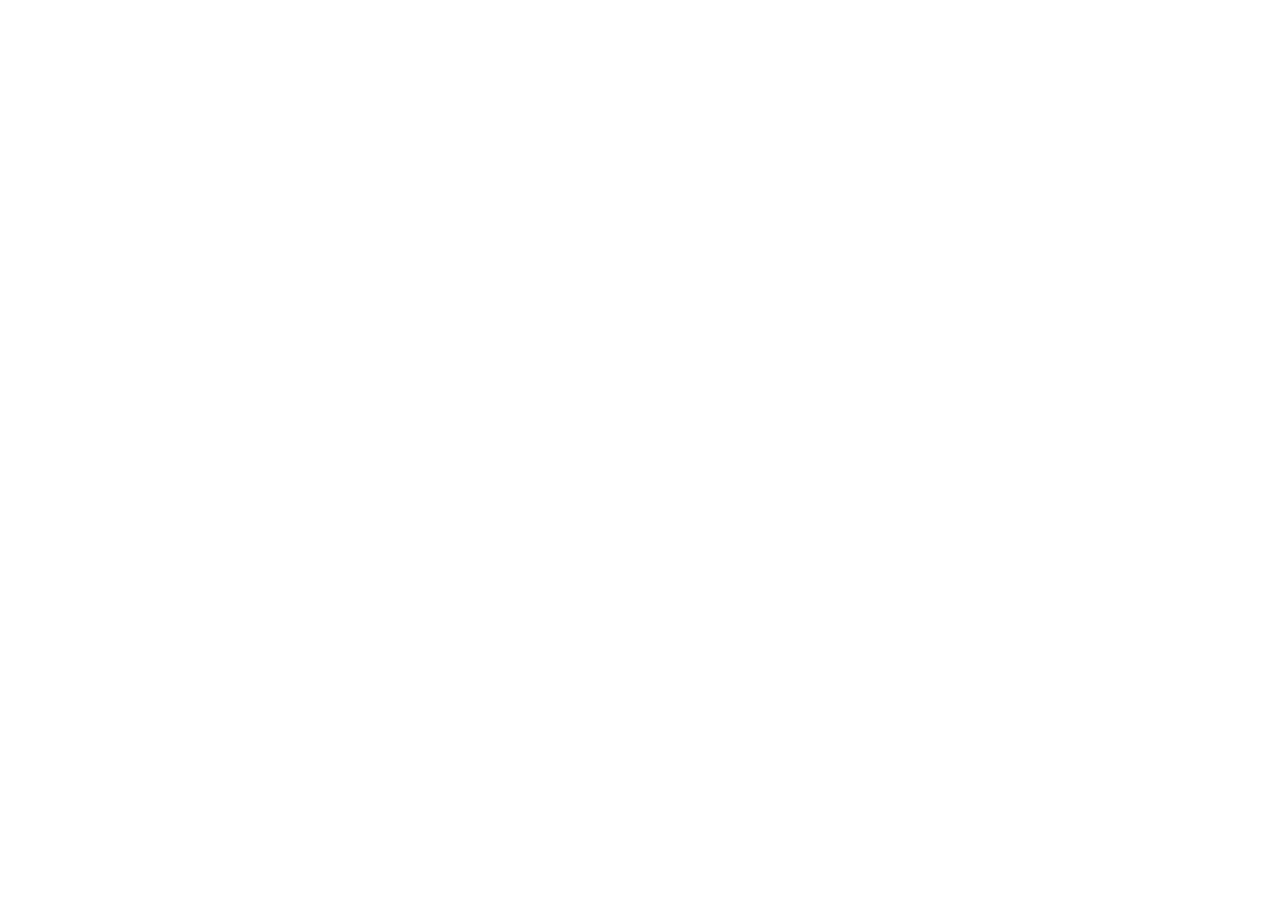
==== index.html @ 161cfc5d "test" ====
<!DOCTYPE html>
<html lang="en">
<head>
  <!--
    If you are serving your web app in a path other than the root, change the
    href value below to reflect the base path you are serving from.

    The path provided below has to start and end with a slash "/" in order for
    it to work correctly.

    For more details:
    * https://developer.mozilla.org/en-US/docs/Web/HTML/Element/base

    This is a placeholder for base href that will be replaced by the value of
    the `--base-href` argument provided to `flutter build`.
  -->
  <base href="/eyadabukwaik-portfolio/">

  <meta charset="UTF-8">
  <meta content="IE=Edge" http-equiv="X-UA-Compatible">
  <meta name="description" content="Eyad AbuKwaik's Professional Portfolio">

  <!-- iOS meta tags & icons -->
  <meta name="mobile-web-app-capable" content="yes">
  <meta name="apple-mobile-web-app-status-bar-style" content="black">
  <meta name="apple-mobile-web-app-title" content="Eyad AbuKwaik">
  <link rel="apple-touch-icon" href="icons/Icon-192.png">

  <!-- Favicon -->
  <link rel="icon" type="image/png" href="favicon.png"/>

  <title>Eyad AbuKwaik</title>
  <link rel="manifest" href="manifest.json">
</head>
<body>
  <!--
    You can customize the "flutter_bootstrap.js" script.
    This is useful to provide a custom configuration to the Flutter loader
    or to give the user feedback during the initialization process.

    For more details:
    * https://docs.flutter.dev/platform-integration/web/initialization
  -->
  <script src="flutter_bootstrap.js" async></script>
</body>
</html>
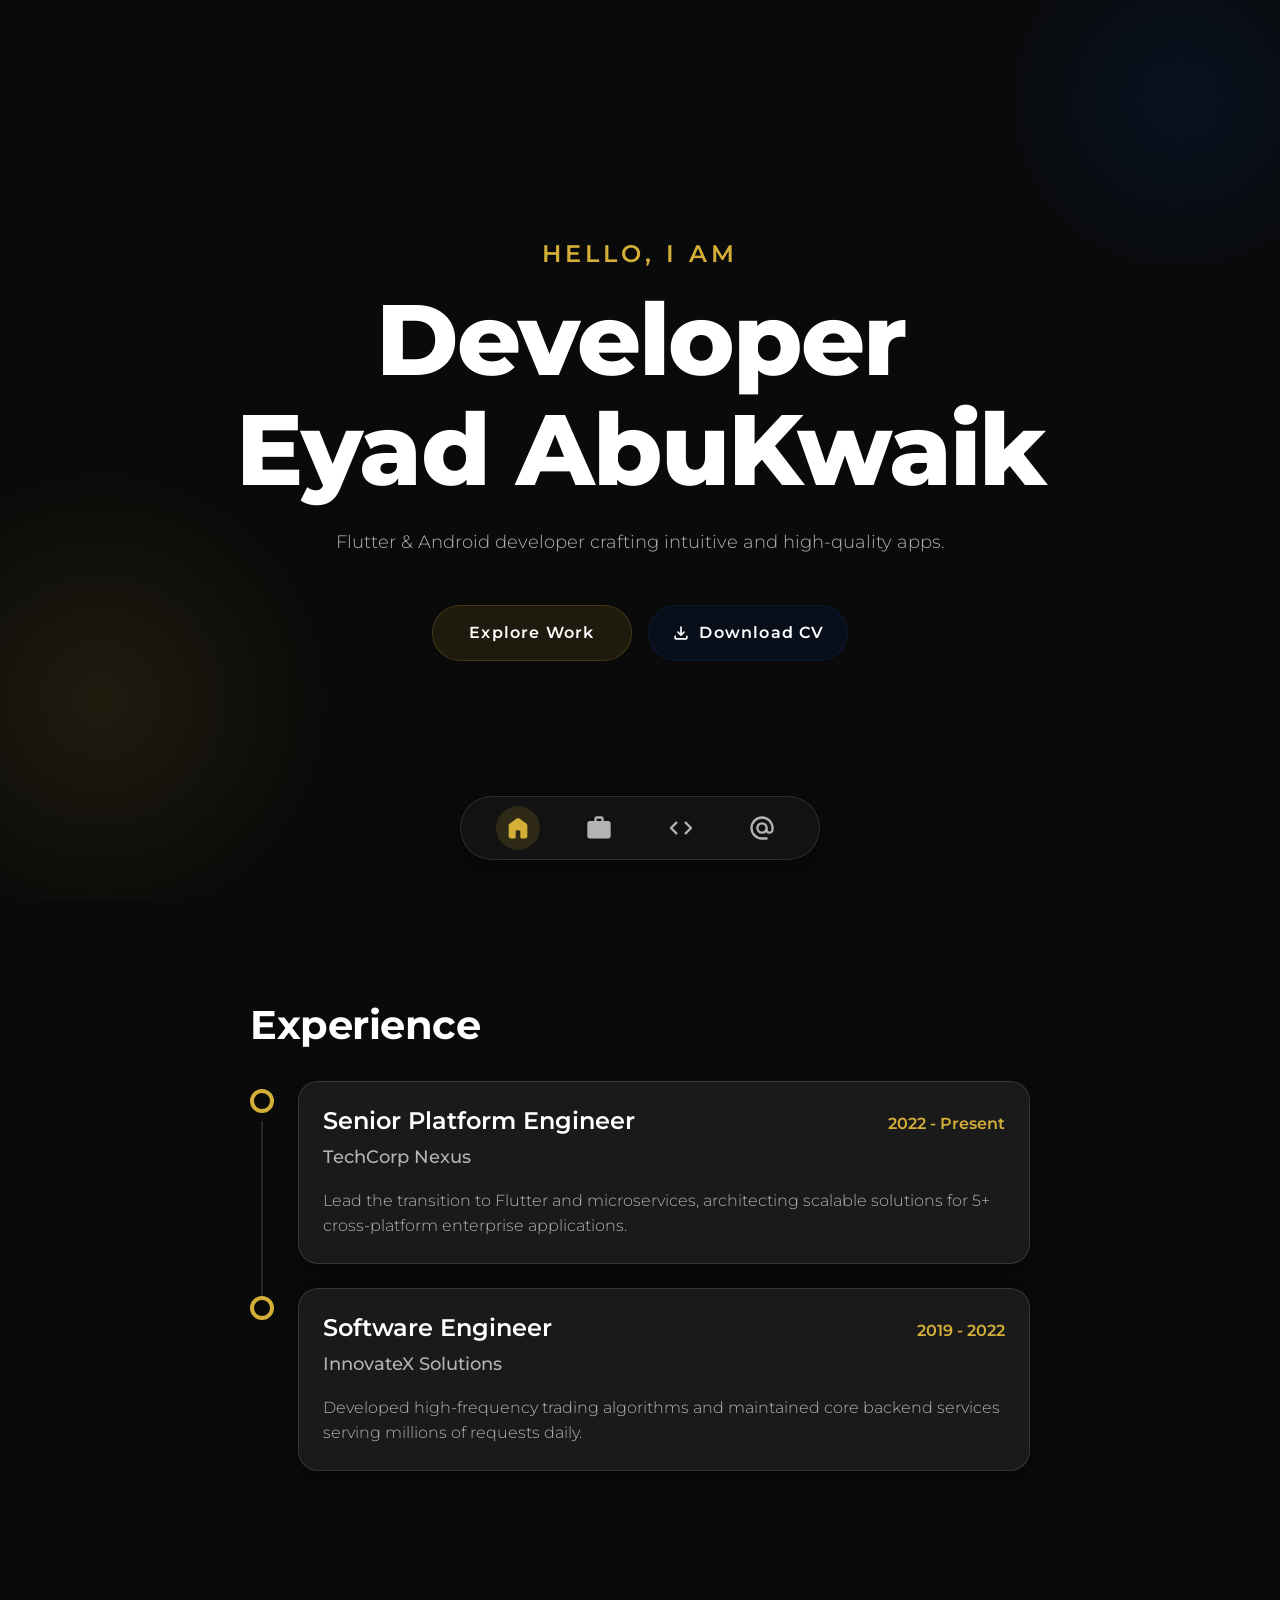
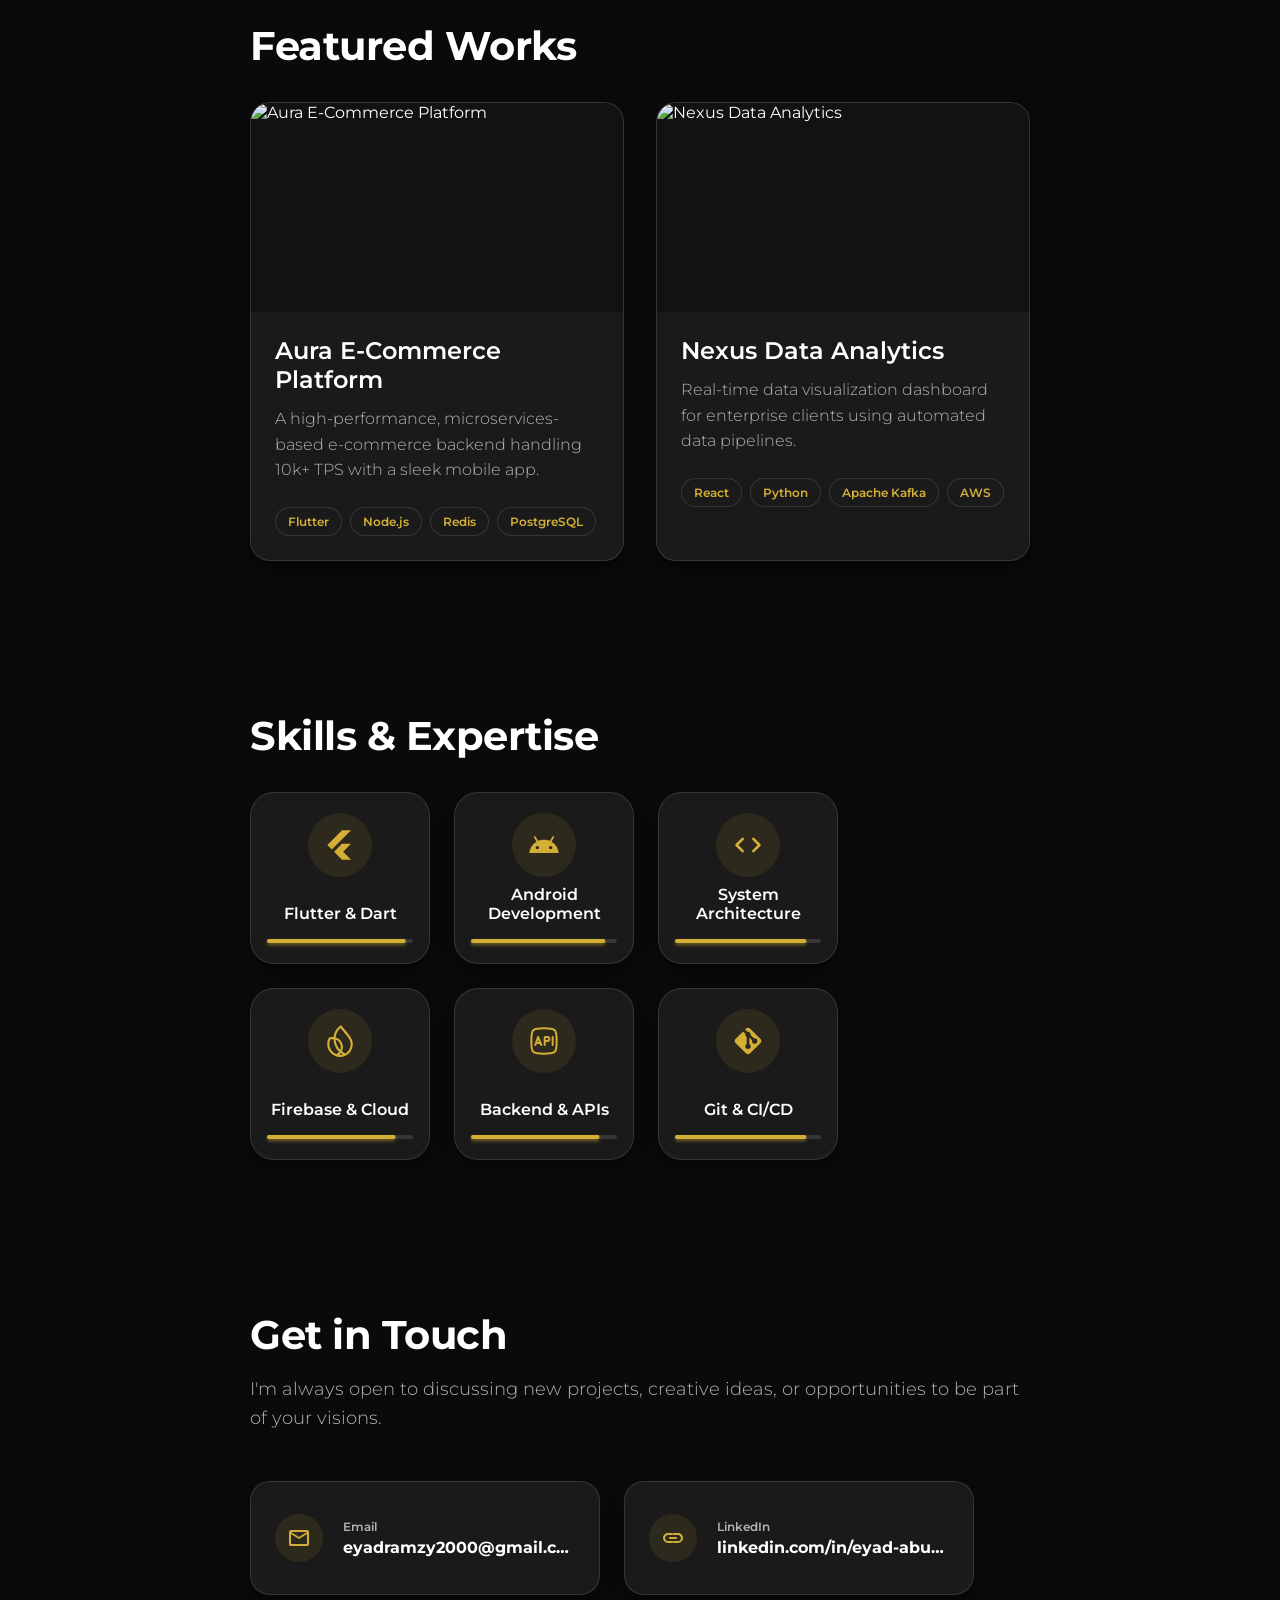
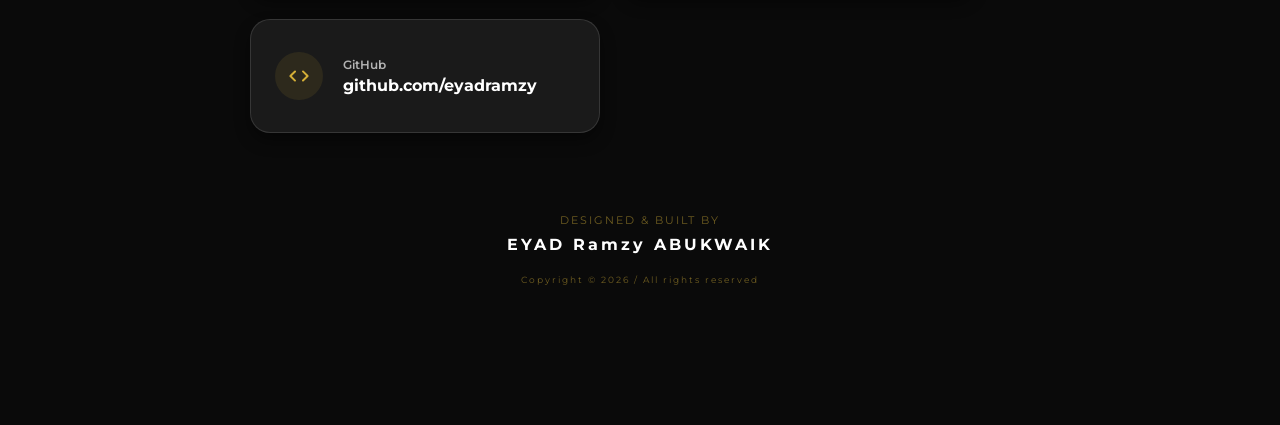
==== commit 9bd237c5: "Switch from Flutter Web to native web" ====
--- a/index.html
+++ b/index.html
@@ -1,46 +1,207 @@
 <!DOCTYPE html>
-<html lang="en">
+<html lang="en" class="dark">
 <head>
-  <!--
-    If you are serving your web app in a path other than the root, change the
-    href value below to reflect the base path you are serving from.
-
-    The path provided below has to start and end with a slash "/" in order for
-    it to work correctly.
-
-    For more details:
-    * https://developer.mozilla.org/en-US/docs/Web/HTML/Element/base
-
-    This is a placeholder for base href that will be replaced by the value of
-    the `--base-href` argument provided to `flutter build`.
-  -->
-  <base href="/eyadabukwaik-portfolio/">
-
-  <meta charset="UTF-8">
-  <meta content="IE=Edge" http-equiv="X-UA-Compatible">
-  <meta name="description" content="Eyad AbuKwaik's Professional Portfolio">
+  <meta charset="UTF-8" />
+  <meta name="viewport" content="width=device-width, initial-scale=1.0" />
+  <meta name="description" content="Eyad AbuKwaik - Flutter & Android developer crafting intuitive and high-quality apps." />
+  <meta name="theme-color" content="#0A0A0A" />
 
   <!-- iOS meta tags & icons -->
-  <meta name="mobile-web-app-capable" content="yes">
-  <meta name="apple-mobile-web-app-status-bar-style" content="black">
-  <meta name="apple-mobile-web-app-title" content="Eyad AbuKwaik">
-  <link rel="apple-touch-icon" href="icons/Icon-192.png">
+  <meta name="mobile-web-app-capable" content="yes" />
+  <meta name="apple-mobile-web-app-status-bar-style" content="black" />
+  <meta name="apple-mobile-web-app-title" content="Eyad AbuKwaik" />
+  <link rel="apple-touch-icon" href="icons/Icon-192.png" />
 
   <!-- Favicon -->
-  <link rel="icon" type="image/png" href="favicon.png"/>
+  <link rel="icon" type="image/png" href="favicon.png" />
+  <link rel="manifest" href="manifest.json" />
 
   <title>Eyad AbuKwaik</title>
-  <link rel="manifest" href="manifest.json">
+
+  <!-- Preconnect to external origins for ultra-fast loading -->
+  <link rel="preconnect" href="https://fonts.googleapis.com" />
+  <link rel="preconnect" href="https://fonts.gstatic.com" crossorigin />
+  <link rel="preconnect" href="https://akotjgytunnvoyqtubor.supabase.co" crossorigin />
+
+  <!-- Google Fonts: Montserrat (300, 500, 600, 700, 800) -->
+  <link
+    href="https://fonts.googleapis.com/css2?family=Montserrat:wght@300;500;600;700;800&display=swap"
+    rel="stylesheet"
+  />
+
+  <link rel="stylesheet" href="styles.css" />
 </head>
 <body>
-  <!--
-    You can customize the "flutter_bootstrap.js" script.
-    This is useful to provide a custom configuration to the Flutter loader
-    or to give the user feedback during the initialization process.
-
-    For more details:
-    * https://docs.flutter.dev/platform-integration/web/initialization
-  -->
-  <script src="flutter_bootstrap.js" async></script>
+  <!-- Custom Hardware-Accelerated Mouse Cursor -->
+  <div id="cursor-outer" class="cursor-outer" aria-hidden="true"></div>
+  <div id="cursor-dot" class="cursor-dot" aria-hidden="true"></div>
+
+  <!-- Main Scrollable Content -->
+  <main class="main-wrapper">
+    <!-- HERO SECTION -->
+    <section id="hero" class="hero-section" data-section-index="0">
+      <div class="ambient-glow ambient-glow-top-right" aria-hidden="true"></div>
+      <div class="ambient-glow ambient-glow-bottom-left" aria-hidden="true"></div>
+
+      <div class="hero-content">
+        <p class="hero-greeting animate-fade-up" style="--delay: 0ms">HELLO, I AM</p>
+        <h1 class="hero-title animate-fade-up" style="--delay: 200ms">
+          Developer <br />
+          Eyad AbuKwaik
+        </h1>
+        <p class="hero-subtitle animate-fade-in" style="--delay: 400ms">
+          Flutter &amp; Android developer crafting intuitive and high-quality apps.
+        </p>
+
+        <div class="hero-cta-group animate-fade-up" style="--delay: 600ms">
+          <button type="button" id="explore-work-btn" class="cta-btn cta-btn-gold">
+            <span>Explore Work</span>
+          </button>
+
+          <a
+            href="https://drive.google.com/file/d/1htPySUR_fc_PBpwioTSCQ9X4OY-TZ-rZ/view?usp=drive_link"
+            target="_blank"
+            rel="noopener noreferrer"
+            class="cta-btn cta-btn-blue"
+          >
+            <svg class="cta-icon" viewBox="0 0 24 24" fill="currentColor" aria-hidden="true">
+              <path d="M12 15.575q-.2 0-.375-.062T11.3 15.3l-3.6-3.6q-.3-.3-.288-.7t.288-.7q.3-.3.713-.312t.712.287L11 12.15V5q0-.425.288-.712T12 4t.713.288T13 5v7.15l1.875-1.875q.3-.3.713-.288t.712.313q.275.3.288.7t-.288.7l-3.6 3.6q-.15.15-.325.213t-.375.062M6 20q-.825 0-1.412-.587T4 18v-2q0-.425.288-.712T5 15t.713.288T6 16v2h12v-2q0-.425.288-.712T19 15t.713.288T20 16v2q0 .825-.587 1.413T18 20z" />
+            </svg>
+            <span>Download CV</span>
+          </a>
+        </div>
+      </div>
+    </section>
+
+    <!-- CONTENT CONTAINER -->
+    <div class="content-container">
+      <!-- EXPERIENCE SECTION -->
+      <section id="experience" class="portfolio-section" data-section-index="1">
+        <h2 class="section-heading">Experience</h2>
+        <div id="experience-container" class="experience-list">
+          <div class="professional-loader" aria-label="Loading experience">
+            <span></span><span></span><span></span>
+          </div>
+        </div>
+      </section>
+
+      <!-- PROJECTS SECTION -->
+      <section id="projects" class="portfolio-section" data-section-index="2">
+        <h2 class="section-heading">Featured Works</h2>
+        <div id="projects-container" class="projects-grid">
+          <div class="professional-loader" aria-label="Loading projects">
+            <span></span><span></span><span></span>
+          </div>
+        </div>
+      </section>
+
+      <!-- SKILLS SECTION -->
+      <section id="skills" class="portfolio-section" data-section-index="2">
+        <h2 class="section-heading">Skills &amp; Expertise</h2>
+        <div id="skills-container" class="skills-grid">
+          <div class="professional-loader" aria-label="Loading skills">
+            <span></span><span></span><span></span>
+          </div>
+        </div>
+      </section>
+
+      <!-- CONTACT SECTION -->
+      <section id="contact" class="portfolio-section" data-section-index="3">
+        <h2 class="section-heading reveal-on-scroll">Get in Touch</h2>
+        <p class="contact-lead reveal-on-scroll">
+          I'm always open to discussing new projects, creative ideas, or opportunities to be part of your visions.
+        </p>
+
+        <div class="contact-grid">
+          <!-- Email -->
+          <a
+            href="mailto:eyadramzy2000@gmail.com"
+            class="neumorphic-card contact-card reveal-on-scroll"
+          >
+            <div class="icon-circle">
+              <svg viewBox="0 0 24 24" fill="currentColor" aria-hidden="true">
+                <path d="M4 20q-.825 0-1.412-.587T2 18V6q0-.825.588-1.412T4 4h16q.825 0 1.413.588T22 6v12q0 .825-.587 1.413T20 20zm8-7L4 8v10h16V8zm0-2l8-5H4z" />
+              </svg>
+            </div>
+            <div class="contact-info">
+              <span class="contact-label">Email</span>
+              <span class="contact-value">eyadramzy2000@gmail.com</span>
+            </div>
+          </a>
+
+          <!-- LinkedIn -->
+          <a
+            href="https://www.linkedin.com/in/eyad-abu-kwaik/"
+            target="_blank"
+            rel="noopener noreferrer"
+            class="neumorphic-card contact-card reveal-on-scroll"
+          >
+            <div class="icon-circle">
+              <svg viewBox="0 0 24 24" fill="currentColor" aria-hidden="true">
+                <path d="M11 17H7q-2.075 0-3.537-1.463T2 12t1.463-3.537T7 7h4q.425 0 .713.288T12 8t-.288.713T11 9H7q-1.25 0-2.125.875T4 12t.875 2.125T7 15h4q.425 0 .713.288T12 16t-.288.713T11 17m-2-4q-.425 0-.712-.288T8 12t.288-.712T9 11h6q.425 0 .713.288T16 12t-.288.713T15 13zm4 4q-.425 0-.712-.288T12 16t.288-.712T13 15h4q1.25 0 2.125-.875T20 12t-.875-2.125T17 9h-4q-.425 0-.712-.288T12 8t.288-.712T13 7h4q2.075 0 3.538 1.463T22 12t-1.463 3.538T17 17z" />
+              </svg>
+            </div>
+            <div class="contact-info">
+              <span class="contact-label">LinkedIn</span>
+              <span class="contact-value">linkedin.com/in/eyad-abu-kwaik</span>
+            </div>
+          </a>
+
+          <!-- GitHub -->
+          <a
+            href="https://github.com/eyadramzy"
+            target="_blank"
+            rel="noopener noreferrer"
+            class="neumorphic-card contact-card reveal-on-scroll"
+          >
+            <div class="icon-circle">
+              <svg viewBox="0 0 24 24" fill="currentColor" aria-hidden="true">
+                <path d="M4.825 12.025L8.7 15.9q.275.275.275.7t-.275.7t-.7.275t-.7-.275l-4.6-4.6q-.15-.15-.213-.325T2.426 12t.063-.375t.212-.325l4.6-4.6q.3-.3.713-.3t.712.3t.3.713t-.3.712zm14.35-.05L15.3 8.1q-.275-.275-.275-.7t.275-.7t.7-.275t.7.275l4.6 4.6q.15.15.213.325t.062.375t-.062.375t-.213.325l-4.6 4.6q-.3.3-.7.288t-.7-.313t-.3-.712t.3-.713z" />
+              </svg>
+            </div>
+            <div class="contact-info">
+              <span class="contact-label">GitHub</span>
+              <span class="contact-value">github.com/eyadramzy</span>
+            </div>
+          </a>
+        </div>
+
+        <!-- Footer Signature -->
+        <footer class="footer-signature">
+          <p class="footer-small">DESIGNED &amp; BUILT BY</p>
+          <p class="footer-author">EYAD Ramzy ABUKWAIK</p>
+          <p class="footer-copyright">Copyright &copy; 2026 / All rights reserved</p>
+        </footer>
+      </section>
+    </div>
+  </main>
+
+  <!-- Fixed Glassmorphic Dock -->
+  <nav class="dock-wrapper" aria-label="Primary Navigation">
+    <div class="glassmorphic-dock">
+      <button type="button" class="dock-item active" data-target="hero" data-index="0" aria-label="Home">
+        <svg viewBox="0 0 24 24" fill="currentColor">
+          <path d="M4 19v-9q0-.475.213-.9t.587-.7l6-4.5q.525-.4 1.2-.4t1.2.4l6 4.5q.375.275.588.7T20 10v9q0 .825-.588 1.413T18 21h-3q-.425 0-.712-.288T14 20v-5q0-.425-.288-.712T13 14h-2q-.425 0-.712.288T10 15v5q0 .425-.288.713T9 21H6q-.825 0-1.412-.587T4 19" />
+        </svg>
+      </button>
+      <button type="button" class="dock-item" data-target="experience" data-index="1" aria-label="Experience">
+        <svg viewBox="0 0 24 24" fill="currentColor">
+          <path d="M4 21q-.825 0-1.412-.587T2 19V8q0-.825.588-1.412T4 6h4V4q0-.825.588-1.412T10 2h4q.825 0 1.413.588T16 4v2h4q.825 0 1.413.588T22 8v11q0 .825-.587 1.413T20 21zm6-15h4V4h-4z" />
+        </svg>
+      </button>
+      <button type="button" class="dock-item" data-target="projects" data-index="2" aria-label="Projects &amp; Skills">
+        <svg viewBox="0 0 24 24" fill="currentColor">
+          <path d="M4.825 12.025L8.7 15.9q.275.275.275.7t-.275.7t-.7.275t-.7-.275l-4.6-4.6q-.15-.15-.213-.325T2.426 12t.063-.375t.212-.325l4.6-4.6q.3-.3.713-.3t.712.3t.3.713t-.3.712zm14.35-.05L15.3 8.1q-.275-.275-.275-.7t.275-.7t.7-.275t.7.275l4.6 4.6q.15.15.213.325t.062.375t-.062.375t-.213.325l-4.6 4.6q-.3.3-.7.288t-.7-.313t-.3-.712t.3-.713z" />
+        </svg>
+      </button>
+      <button type="button" class="dock-item" data-target="contact" data-index="3" aria-label="Contact">
+        <svg viewBox="0 0 24 24" fill="currentColor">
+          <path d="M12 22q-2.075 0-3.9-.788t-3.175-2.137T2.788 15.9T2 12t.788-3.9t2.137-3.175T8.1 2.788T12 2t3.9.788t3.175 2.137T21.213 8.1T22 12v1.45q0 1.475-1.012 2.513T18.5 17q-.875 0-1.65-.375t-1.3-1.075q-.725.725-1.638 1.088T12 17q-2.075 0-3.537-1.463T7 12t1.463-3.537T12 7t3.538 1.463T17 12v1.45q0 .65.425 1.1T18.5 15t1.075-.45t.425-1.1V12q0-3.35-2.325-5.675T12 4T6.325 6.325T4 12t2.325 5.675T12 20h4q.425 0 .713.288T17 21t-.288.713T16 22zm0-7q1.25 0 2.125-.875T15 12t-.875-2.125T12 9t-2.125.875T9 12t.875 2.125T12 15" />
+        </svg>
+      </button>
+    </div>
+  </nav>
+
+  <script src="app.js" defer></script>
 </body>
 </html>
--- a/styles.css
+++ b/styles.css
@@ -0,0 +1,853 @@
+:root {
+  --bg-black: #0a0a0a;
+  --deep-charcoal: #121212;
+  --surface-color: #1a1a1a;
+  --text-primary: #ffffff;
+  --text-secondary: #b3b3b3;
+  --accent-gold: #d4af37;
+  --accent-gold-rgb: 212, 175, 55;
+  --accent-blue: #0047ab;
+  --accent-blue-rgb: 0, 71, 171;
+  --border-subtle: rgba(255, 255, 255, 0.12);
+}
+
+*,
+*::before,
+*::after {
+  box-sizing: border-box;
+  margin: 0;
+  padding: 0;
+}
+
+html {
+  scroll-behavior: smooth;
+  background-color: var(--bg-black);
+  color: var(--text-primary);
+  font-family: 'Montserrat', -apple-system, BlinkMacSystemFont, 'Segoe UI', Roboto, sans-serif;
+  -webkit-font-smoothing: antialiased;
+  -moz-osx-font-smoothing: grayscale;
+}
+
+body {
+  background-color: var(--bg-black);
+  color: var(--text-primary);
+  overflow-x: hidden;
+  min-height: 100vh;
+}
+
+/* ==========================================
+   CUSTOM HARDWARE-ACCELERATED CURSOR
+   ========================================== */
+.cursor-outer,
+.cursor-dot {
+  position: fixed;
+  top: 0;
+  left: 0;
+  pointer-events: none;
+  z-index: 9999;
+  opacity: 0;
+  will-change: transform, opacity;
+  transition: opacity 0.2s ease;
+}
+
+.cursor-outer {
+  width: 40px;
+  height: 40px;
+  margin-left: -20px;
+  margin-top: -20px;
+  border-radius: 50%;
+  background-color: rgba(var(--accent-gold-rgb), 0.1);
+  border: 1px solid rgba(var(--accent-gold-rgb), 0.2);
+}
+
+.cursor-dot {
+  width: 8px;
+  height: 8px;
+  margin-left: -4px;
+  margin-top: -4px;
+  border-radius: 50%;
+  background-color: var(--accent-gold);
+  box-shadow: 0 0 10px 2px var(--accent-gold);
+}
+
+@media (hover: none), (pointer: coarse) {
+  .cursor-outer,
+  .cursor-dot {
+    display: none !important;
+  }
+}
+
+/* ==========================================
+   HERO SECTION
+   ========================================== */
+.hero-section {
+  position: relative;
+  width: 100%;
+  height: 100vh;
+  min-height: 600px;
+  display: flex;
+  align-items: center;
+  justify-content: center;
+  overflow: hidden;
+  padding: 0 24px;
+}
+
+.ambient-glow {
+  position: absolute;
+  border-radius: 50%;
+  pointer-events: none;
+  will-change: transform;
+}
+
+.ambient-glow-top-right {
+  top: -100px;
+  right: -100px;
+  width: 400px;
+  height: 400px;
+  background: radial-gradient(
+    circle,
+    rgba(var(--accent-blue-rgb), 0.15) 0%,
+    transparent 70%
+  );
+}
+
+.ambient-glow-bottom-left {
+  bottom: -50px;
+  left: -150px;
+  width: 500px;
+  height: 500px;
+  background: radial-gradient(
+    circle,
+    rgba(var(--accent-gold-rgb), 0.1) 0%,
+    transparent 70%
+  );
+}
+
+.hero-content {
+  position: relative;
+  z-index: 2;
+  display: flex;
+  flex-direction: column;
+  align-items: center;
+  text-align: center;
+  max-width: 960px;
+}
+
+.hero-greeting {
+  font-size: 24px;
+  font-weight: 600;
+  color: var(--accent-gold);
+  letter-spacing: 4px;
+  margin-bottom: 16px;
+}
+
+.hero-title {
+  font-size: 100px;
+  font-weight: 800;
+  color: var(--text-primary);
+  letter-spacing: -2px;
+  line-height: 1.1;
+  margin-bottom: 24px;
+}
+
+.hero-subtitle {
+  font-size: 18px;
+  font-weight: 300;
+  color: var(--text-secondary);
+  line-height: 1.6;
+  margin-bottom: 48px;
+}
+
+.hero-cta-group {
+  display: flex;
+  flex-wrap: wrap;
+  gap: 16px;
+  justify-content: center;
+}
+
+.cta-btn {
+  width: 200px;
+  height: 56px;
+  border-radius: 28px;
+  display: inline-flex;
+  align-items: center;
+  justify-content: center;
+  gap: 8px;
+  font-family: inherit;
+  font-size: 16px;
+  font-weight: 600;
+  letter-spacing: 1.2px;
+  color: var(--text-primary);
+  text-decoration: none;
+  cursor: pointer;
+  transition: transform 0.25s cubic-bezier(0.22, 1, 0.36, 1),
+    background-color 0.25s ease,
+    border-color 0.25s ease,
+    box-shadow 0.25s ease;
+}
+
+.cta-btn-gold {
+  background-color: rgba(var(--accent-gold-rgb), 0.1);
+  border: 1px solid rgba(var(--accent-gold-rgb), 0.2);
+}
+
+.cta-btn-gold:hover {
+  background-color: rgba(var(--accent-gold-rgb), 0.18);
+  border-color: rgba(var(--accent-gold-rgb), 0.45);
+  transform: translateY(-3px);
+  box-shadow: 0 10px 24px rgba(var(--accent-gold-rgb), 0.15);
+}
+
+.cta-btn-blue {
+  background-color: rgba(var(--accent-blue-rgb), 0.1);
+  border: 1px solid rgba(var(--accent-blue-rgb), 0.2);
+}
+
+.cta-btn-blue:hover {
+  background-color: rgba(var(--accent-blue-rgb), 0.2);
+  border-color: rgba(var(--accent-blue-rgb), 0.45);
+  transform: translateY(-3px);
+  box-shadow: 0 10px 24px rgba(var(--accent-blue-rgb), 0.2);
+}
+
+.cta-icon {
+  width: 20px;
+  height: 20px;
+}
+
+/* ==========================================
+   MAIN CONTENT LAYOUT & SECTIONS
+   ========================================== */
+.content-container {
+  padding: 0 250px;
+  max-width: 1920px;
+  margin: 0 auto;
+}
+
+.portfolio-section {
+  padding-top: 150px;
+}
+
+#experience.portfolio-section {
+  padding-top: 100px;
+}
+
+#contact.portfolio-section {
+  padding-bottom: 140px;
+}
+
+.section-heading {
+  font-size: 40px;
+  font-weight: 700;
+  color: var(--text-primary);
+  letter-spacing: -0.5px;
+  margin-bottom: 32px;
+}
+
+/* ==========================================
+   NEUMORPHIC CARD
+   ========================================== */
+.neumorphic-card {
+  background-color: var(--surface-color);
+  border-radius: 20px;
+  padding: 24px;
+  border: 1px solid var(--border-subtle);
+  box-shadow: 0 8px 15px rgba(0, 0, 0, 0.4);
+  transition: transform 0.3s cubic-bezier(0.22, 1, 0.36, 1),
+    box-shadow 0.3s cubic-bezier(0.22, 1, 0.36, 1),
+    border-color 0.3s cubic-bezier(0.22, 1, 0.36, 1);
+  will-change: transform;
+}
+
+.neumorphic-card:hover {
+  transform: translate3d(0, -8px, 0);
+  border-color: rgba(var(--accent-gold-rgb), 0.3);
+  box-shadow: 0 15px 30px rgba(var(--accent-gold-rgb), 0.15),
+    0 10px 20px rgba(0, 0, 0, 0.6);
+}
+
+/* ==========================================
+   EXPERIENCE SECTION
+   ========================================== */
+.experience-list {
+  display: flex;
+  flex-direction: column;
+  gap: 24px;
+}
+
+.experience-item {
+  position: relative;
+  display: flex;
+  align-items: flex-start;
+  gap: 24px;
+}
+
+.experience-item:not(:last-child)::before {
+  content: '';
+  position: absolute;
+  left: 11px;
+  top: 40px;
+  bottom: -32px;
+  width: 2px;
+  background-color: var(--border-subtle);
+}
+
+.timeline-dot {
+  margin-top: 8px;
+  width: 24px;
+  height: 24px;
+  flex-shrink: 0;
+  border-radius: 50%;
+  background-color: var(--bg-black);
+  border: 4px solid var(--accent-gold);
+  z-index: 1;
+}
+
+.experience-card {
+  flex: 1;
+  min-width: 0;
+}
+
+.experience-header {
+  display: flex;
+  justify-content: space-between;
+  align-items: baseline;
+  gap: 16px;
+}
+
+.experience-role {
+  font-size: 24px;
+  font-weight: 600;
+  color: var(--text-primary);
+}
+
+.experience-period {
+  font-size: 16px;
+  font-weight: 600;
+  color: var(--accent-gold);
+  white-space: nowrap;
+}
+
+.experience-company {
+  margin-top: 8px;
+  font-size: 18px;
+  font-weight: 500;
+  color: var(--text-secondary);
+  line-height: 1.6;
+}
+
+.experience-desc {
+  margin-top: 16px;
+  font-size: 16px;
+  font-weight: 300;
+  color: var(--text-secondary);
+  line-height: 1.6;
+}
+
+/* ==========================================
+   PROJECTS SECTION
+   ========================================== */
+.projects-grid {
+  display: grid;
+  grid-template-columns: repeat(2, minmax(0, 1fr));
+  gap: 32px;
+}
+
+.project-card {
+  padding: 0;
+  overflow: hidden;
+  display: flex;
+  flex-direction: column;
+  text-decoration: none;
+  color: inherit;
+}
+
+.project-card.clickable {
+  cursor: pointer;
+}
+
+.project-image-wrapper {
+  position: relative;
+  width: 100%;
+  aspect-ratio: 16 / 9;
+  overflow: hidden;
+  background-color: var(--deep-charcoal);
+}
+
+.project-image {
+  width: 100%;
+  height: 100%;
+  object-fit: cover;
+  display: block;
+  transition: transform 0.5s cubic-bezier(0.22, 1, 0.36, 1);
+}
+
+.project-card:hover .project-image {
+  transform: scale(1.03);
+}
+
+.project-body {
+  padding: 24px;
+  display: flex;
+  flex-direction: column;
+  flex: 1;
+}
+
+.project-title {
+  font-size: 24px;
+  font-weight: 600;
+  color: var(--text-primary);
+  display: -webkit-box;
+  -webkit-line-clamp: 2;
+  -webkit-box-orient: vertical;
+  overflow: hidden;
+}
+
+.project-description {
+  margin-top: 12px;
+  font-size: 16px;
+  font-weight: 300;
+  color: var(--text-secondary);
+  line-height: 1.6;
+}
+
+.tech-badges {
+  margin-top: 24px;
+  display: flex;
+  flex-wrap: wrap;
+  gap: 8px;
+}
+
+.tech-badge {
+  padding: 6px 12px;
+  background-color: var(--surface-color);
+  border-radius: 16px;
+  border: 1px solid var(--border-subtle);
+  font-size: 12px;
+  font-weight: 600;
+  color: var(--accent-gold);
+}
+
+/* ==========================================
+   SKILLS SECTION
+   ========================================== */
+.skills-grid {
+  display: flex;
+  flex-wrap: wrap;
+  gap: 24px;
+}
+
+.skill-card {
+  width: 180px;
+  height: 172px;
+  padding: 20px 16px;
+  border-radius: 24px;
+  display: flex;
+  flex-direction: column;
+  align-items: center;
+  justify-content: space-between;
+}
+
+.skill-icon-wrap {
+  padding: 16px;
+  border-radius: 50%;
+  background-color: rgba(var(--accent-gold-rgb), 0.1);
+  color: var(--accent-gold);
+  display: flex;
+  align-items: center;
+  justify-content: center;
+  flex-shrink: 0;
+}
+
+.skill-icon-wrap svg {
+  width: 32px;
+  height: 32px;
+  display: block;
+}
+
+.skill-info {
+  width: 100%;
+  display: flex;
+  flex-direction: column;
+  align-items: center;
+}
+
+.skill-name {
+  font-size: 16px;
+  font-weight: 600;
+  color: var(--text-primary);
+  line-height: 1.2;
+  text-align: center;
+  display: -webkit-box;
+  -webkit-line-clamp: 2;
+  -webkit-box-orient: vertical;
+  overflow: hidden;
+  margin-bottom: 16px;
+}
+
+.progress-track {
+  width: 100%;
+  height: 4px;
+  background-color: var(--border-subtle);
+  border-radius: 2px;
+  overflow: visible;
+  position: relative;
+}
+
+.progress-fill {
+  height: 4px;
+  width: 100%;
+  background-color: var(--accent-gold);
+  border-radius: 2px;
+  box-shadow: 0 2px 4px rgba(var(--accent-gold-rgb), 0.5);
+  transform-origin: left center;
+  transform: scaleX(0);
+  transition: transform 1.5s cubic-bezier(0.22, 1, 0.36, 1);
+}
+
+.skill-card.in-view .progress-fill {
+  transform: scaleX(var(--proficiency, 0.85));
+}
+
+/* ==========================================
+   CONTACT SECTION & FOOTER
+   ========================================== */
+.contact-lead {
+  margin-top: -16px;
+  margin-bottom: 48px;
+  font-size: 18px;
+  font-weight: 300;
+  color: var(--text-secondary);
+  line-height: 1.6;
+}
+
+.contact-grid {
+  display: flex;
+  flex-wrap: wrap;
+  gap: 24px;
+}
+
+.contact-card {
+  width: 350px;
+  padding: 32px 24px;
+  display: flex;
+  align-items: center;
+  gap: 20px;
+  text-decoration: none;
+  color: inherit;
+  cursor: pointer;
+}
+
+.icon-circle {
+  padding: 12px;
+  border-radius: 50%;
+  background-color: rgba(var(--accent-gold-rgb), 0.1);
+  color: var(--accent-gold);
+  display: flex;
+  align-items: center;
+  justify-content: center;
+  flex-shrink: 0;
+}
+
+.icon-circle svg {
+  width: 24px;
+  height: 24px;
+}
+
+.contact-info {
+  display: flex;
+  flex-direction: column;
+  min-width: 0;
+  flex: 1;
+}
+
+.contact-label {
+  font-size: 12px;
+  font-weight: 600;
+  color: var(--text-secondary);
+  margin-bottom: 4px;
+}
+
+.contact-value {
+  font-size: 16px;
+  font-weight: 700;
+  color: var(--text-primary);
+  white-space: nowrap;
+  overflow: hidden;
+  text-overflow: ellipsis;
+}
+
+.footer-signature {
+  margin-top: 80px;
+  text-align: center;
+  display: flex;
+  flex-direction: column;
+  align-items: center;
+}
+
+.footer-small {
+  font-size: 11px;
+  color: rgba(var(--accent-gold-rgb), 0.5);
+  letter-spacing: 2px;
+  margin-bottom: 8px;
+}
+
+.footer-author {
+  font-size: 16px;
+  font-weight: 700;
+  color: var(--text-primary);
+  letter-spacing: 3px;
+  margin-bottom: 20px;
+}
+
+.footer-copyright {
+  font-size: 9px;
+  color: rgba(var(--accent-gold-rgb), 0.5);
+  letter-spacing: 2px;
+}
+
+/* ==========================================
+   FIXED GLASSMORPHIC DOCK
+   ========================================== */
+.dock-wrapper {
+  position: fixed;
+  bottom: 40px;
+  left: 0;
+  right: 0;
+  display: flex;
+  justify-content: center;
+  z-index: 100;
+  pointer-events: none;
+}
+
+.glassmorphic-dock {
+  pointer-events: auto;
+  width: 360px;
+  height: 64px;
+  padding: 8px 16px;
+  border-radius: 32px;
+  background-color: rgba(26, 26, 26, 0.55);
+  backdrop-filter: blur(20px);
+  -webkit-backdrop-filter: blur(20px);
+  border: 1.5px solid rgba(255, 255, 255, 0.12);
+  box-shadow: 0 10px 30px -5px rgba(0, 0, 0, 0.5);
+  display: flex;
+  align-items: center;
+  justify-content: space-around;
+}
+
+.dock-item {
+  width: 44px;
+  height: 44px;
+  padding: 8px;
+  border-radius: 50%;
+  border: none;
+  background: transparent;
+  color: var(--text-secondary);
+  cursor: pointer;
+  display: flex;
+  align-items: center;
+  justify-content: center;
+  transition: background-color 0.3s cubic-bezier(0.22, 1, 0.36, 1),
+    color 0.3s cubic-bezier(0.22, 1, 0.36, 1),
+    transform 0.2s ease;
+}
+
+.dock-item svg {
+  width: 28px;
+  height: 28px;
+}
+
+.dock-item:hover {
+  color: var(--text-primary);
+}
+
+.dock-item.active {
+  background-color: rgba(var(--accent-gold-rgb), 0.15);
+  color: var(--accent-gold);
+}
+
+/* ==========================================
+   PROFESSIONAL LOADER
+   ========================================== */
+.professional-loader {
+  display: flex;
+  align-items: center;
+  justify-content: center;
+  padding: 40px 0;
+  width: 100%;
+  grid-column: 1 / -1;
+}
+
+.professional-loader span {
+  display: inline-block;
+  width: 8px;
+  height: 8px;
+  margin: 0 4px;
+  border-radius: 50%;
+  background-color: var(--accent-gold);
+  box-shadow: 0 0 8px 2px rgba(var(--accent-gold-rgb), 0.5);
+  animation: pulseDot 1.2s ease-in-out infinite;
+}
+
+.professional-loader span:nth-child(2) {
+  animation-delay: 0.2s;
+}
+
+.professional-loader span:nth-child(3) {
+  animation-delay: 0.4s;
+}
+
+@keyframes pulseDot {
+  0%,
+  100% {
+    transform: scale(0.5);
+    opacity: 0.3;
+  }
+  50% {
+    transform: scale(1.5);
+    opacity: 1;
+  }
+}
+
+/* ==========================================
+   ENTRANCE & SCROLL REVEAL ANIMATIONS
+   ========================================== */
+.animate-fade-up {
+  opacity: 0;
+  transform: translate3d(0, 24px, 0);
+  animation: fadeUp 0.75s cubic-bezier(0.22, 1, 0.36, 1) forwards;
+  animation-delay: var(--delay, 0ms);
+}
+
+.animate-fade-in {
+  opacity: 0;
+  animation: fadeIn 0.8s ease-out forwards;
+  animation-delay: var(--delay, 0ms);
+}
+
+@keyframes fadeUp {
+  to {
+    opacity: 1;
+    transform: translate3d(0, 0, 0);
+  }
+}
+
+@keyframes fadeIn {
+  to {
+    opacity: 1;
+  }
+}
+
+.reveal-on-scroll {
+  opacity: 0;
+  transform: translate3d(0, 20px, 0);
+  transition: opacity 0.55s cubic-bezier(0.22, 1, 0.36, 1),
+    transform 0.55s cubic-bezier(0.22, 1, 0.36, 1);
+  transition-delay: var(--stagger, 0ms);
+}
+
+.reveal-on-scroll.in-view {
+  opacity: 1;
+  transform: translate3d(0, 0, 0);
+}
+
+/* ==========================================
+   RESPONSIVE BREAKPOINTS (MATCHING FLUTTER)
+   ========================================== */
+@media (max-width: 1200px) {
+  .content-container {
+    padding: 0 100px;
+  }
+}
+
+@media (max-width: 900px) {
+  .projects-grid {
+    grid-template-columns: 1fr;
+  }
+}
+
+@media (max-width: 800px) {
+  .content-container {
+    padding: 0 24px;
+  }
+}
+
+@media (max-width: 700px) {
+  .contact-card {
+    width: 100%;
+  }
+}
+
+@media (max-width: 600px) {
+  .ambient-glow-top-right {
+    width: 250px;
+    height: 250px;
+  }
+
+  .ambient-glow-bottom-left {
+    width: 300px;
+    height: 300px;
+  }
+
+  .hero-greeting {
+    font-size: 18px;
+    letter-spacing: 2px;
+    margin-bottom: 8px;
+  }
+
+  .hero-title {
+    font-size: 56px;
+    margin-bottom: 16px;
+  }
+
+  .hero-subtitle {
+    font-size: 16px;
+    padding: 0 12px;
+    margin-bottom: 32px;
+  }
+
+  .experience-header {
+    flex-direction: column;
+    gap: 4px;
+  }
+
+  .skill-card {
+    width: 100%;
+    height: auto;
+    padding: 16px 20px;
+    border-radius: 20px;
+    flex-direction: row;
+    align-items: center;
+    gap: 20px;
+  }
+
+  .skill-icon-wrap {
+    padding: 12px;
+  }
+
+  .skill-icon-wrap svg {
+    width: 24px;
+    height: 24px;
+  }
+
+  .skill-info {
+    align-items: flex-start;
+  }
+
+  .skill-name {
+    text-align: left;
+    font-size: 18px;
+    margin-bottom: 12px;
+  }
+
+  .dock-wrapper {
+    bottom: 24px;
+    padding: 0 16px;
+  }
+
+  .glassmorphic-dock {
+    width: 100%;
+    max-width: 360px;
+  }
+}
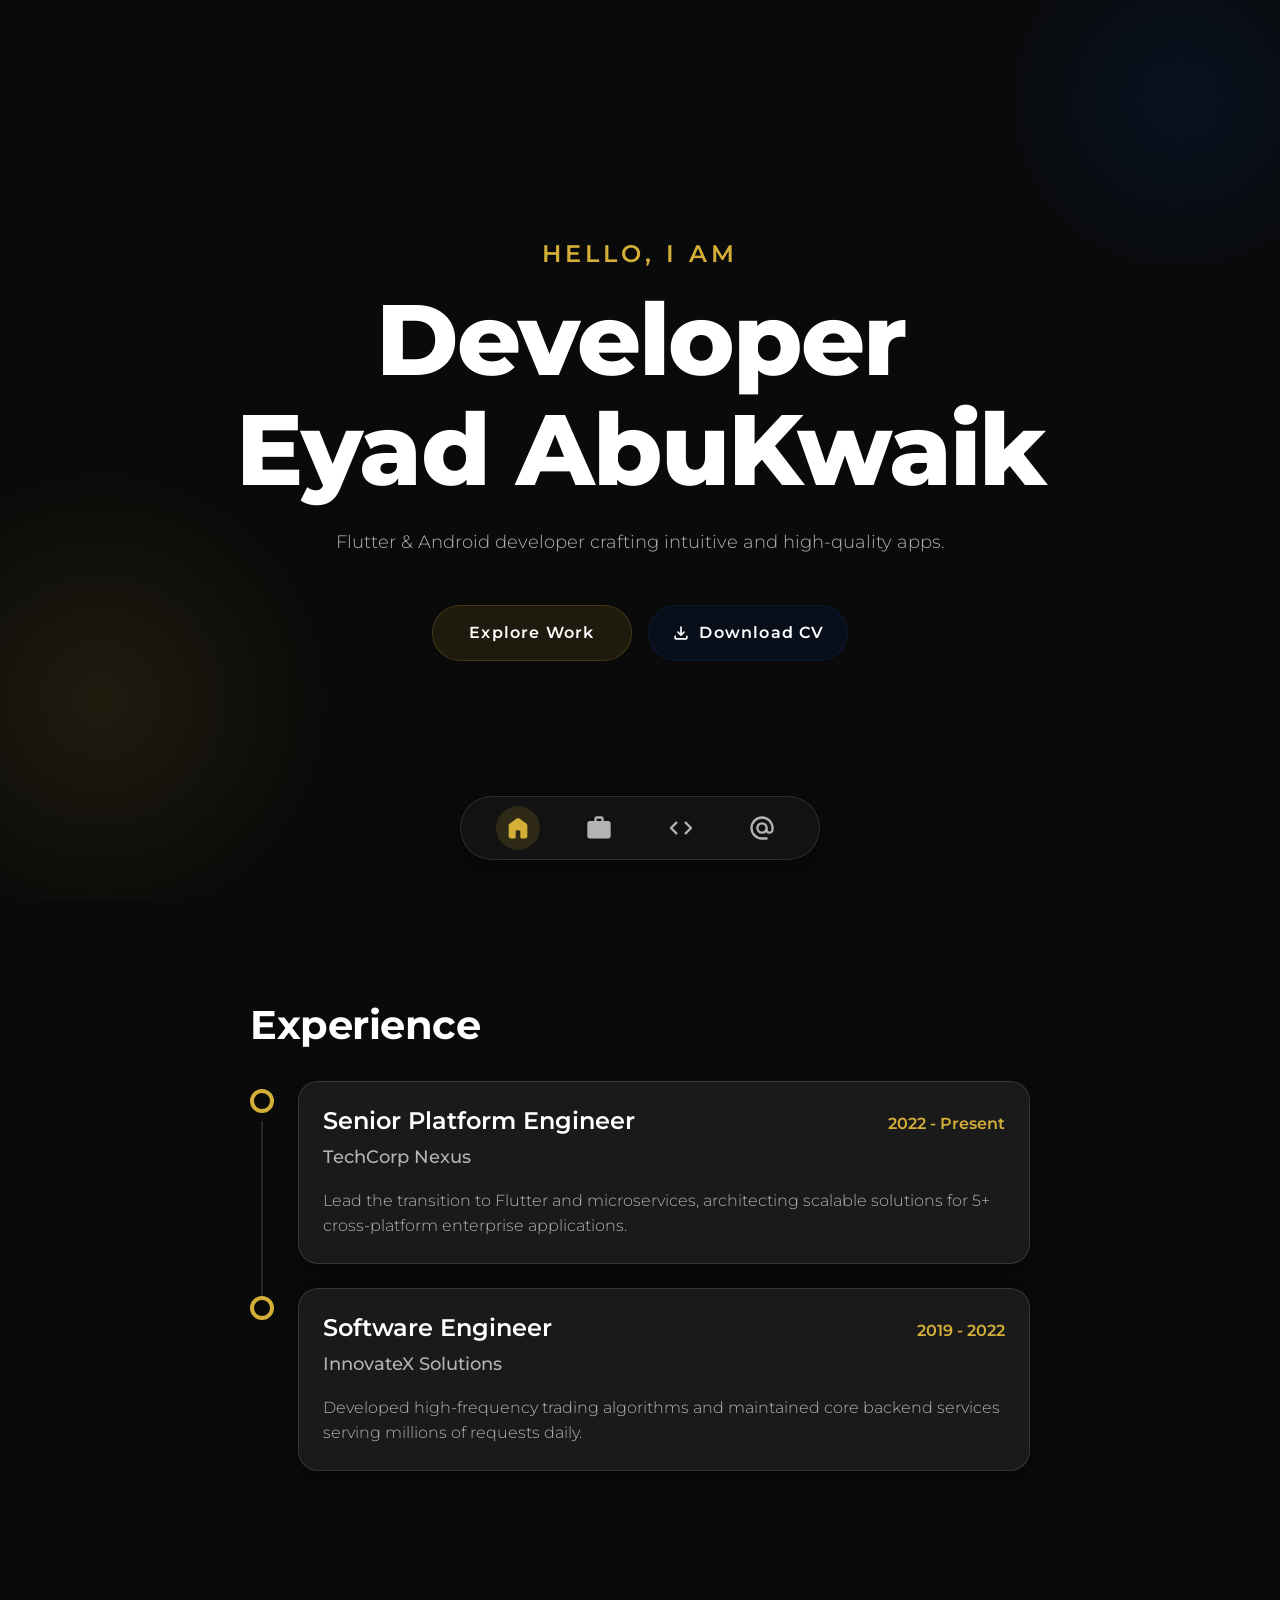
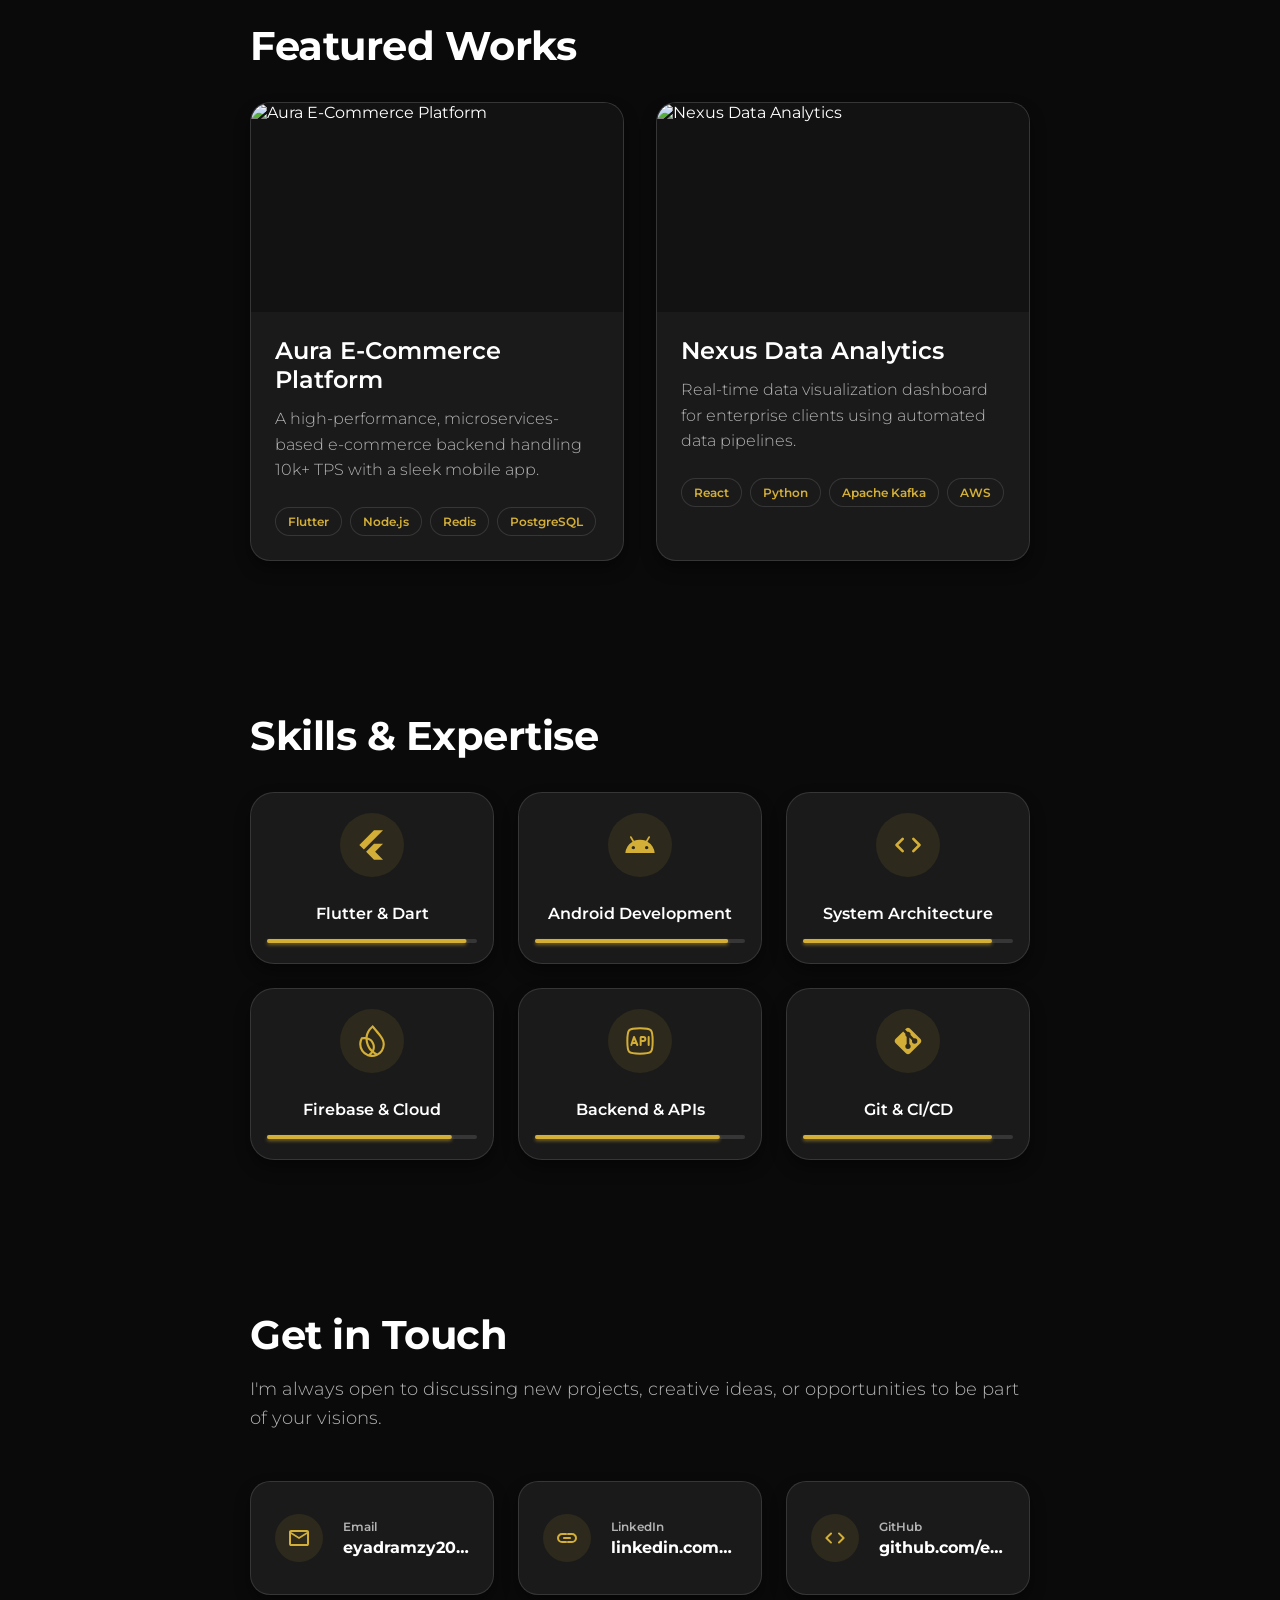
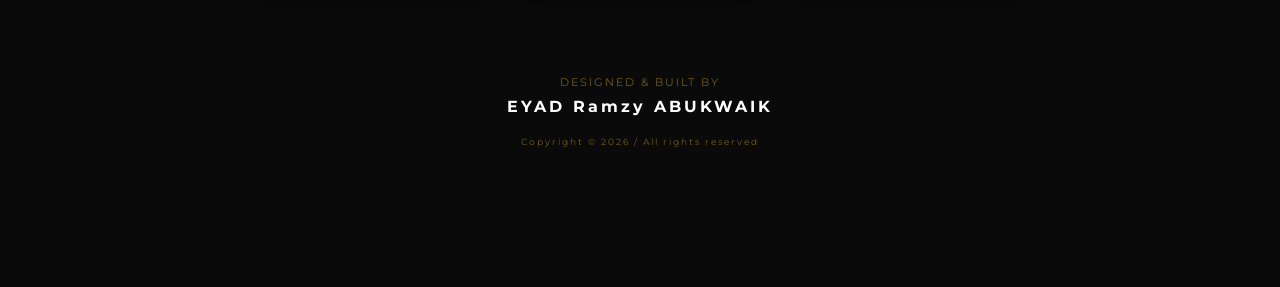
==== commit 6b1e6329: "Fix screen" ====
--- a/index.html
+++ b/index.html
@@ -29,7 +29,7 @@
     rel="stylesheet"
   />
 
-  <link rel="stylesheet" href="styles.css" />
+  <link rel="stylesheet" href="styles.css?v=4" />
 </head>
 <body>
   <!-- Custom Hardware-Accelerated Mouse Cursor -->
@@ -202,6 +202,6 @@
     </div>
   </nav>
 
-  <script src="app.js" defer></script>
+  <script src="app.js?v=4" defer></script>
 </body>
 </html>
--- a/styles.css
+++ b/styles.css
@@ -130,6 +130,7 @@
   flex-direction: column;
   align-items: center;
   text-align: center;
+  width: 100%;
   max-width: 960px;
 }
 
@@ -432,13 +433,14 @@
    SKILLS SECTION
    ========================================== */
 .skills-grid {
-  display: flex;
-  flex-wrap: wrap;
+  display: grid;
+  grid-template-columns: repeat(auto-fill, minmax(180px, 1fr));
   gap: 24px;
+  width: 100%;
 }
 
 .skill-card {
-  width: 180px;
+  width: 100%;
   height: 172px;
   padding: 20px 16px;
   border-radius: 24px;
@@ -522,13 +524,14 @@
 }
 
 .contact-grid {
-  display: flex;
-  flex-wrap: wrap;
+  display: grid;
+  grid-template-columns: repeat(3, minmax(0, 1fr));
   gap: 24px;
+  width: 100%;
 }
 
 .contact-card {
-  width: 350px;
+  width: 100%;
   padding: 32px 24px;
   display: flex;
   align-items: center;
@@ -765,6 +768,10 @@
   .projects-grid {
     grid-template-columns: 1fr;
   }
+
+  .contact-grid {
+    grid-template-columns: 1fr;
+  }
 }
 
 @media (max-width: 800px) {
@@ -773,13 +780,14 @@
   }
 }
 
-@media (max-width: 700px) {
-  .contact-card {
-    width: 100%;
-  }
-}
-
 @media (max-width: 600px) {
+  .hero-section {
+    height: auto;
+    min-height: 100vh;
+    min-height: 100svh;
+    padding: 64px 20px 110px;
+  }
+
   .ambient-glow-top-right {
     width: 250px;
     height: 250px;
@@ -791,25 +799,119 @@
   }
 
   .hero-greeting {
-    font-size: 18px;
-    letter-spacing: 2px;
-    margin-bottom: 8px;
+    font-size: 15px;
+    letter-spacing: 2.5px;
+    margin-bottom: 12px;
   }
 
   .hero-title {
-    font-size: 56px;
+    font-size: clamp(36px, 10.5vw, 52px);
+    letter-spacing: -1px;
+    line-height: 1.15;
     margin-bottom: 16px;
+    width: 100%;
+    overflow-wrap: break-word;
   }
 
   .hero-subtitle {
-    font-size: 16px;
-    padding: 0 12px;
+    font-size: 15px;
+    line-height: 1.6;
+    max-width: 340px;
+    padding: 0 8px;
     margin-bottom: 32px;
+  }
+
+  .hero-cta-group {
+    width: 100%;
+    flex-direction: column;
+    align-items: center;
+    gap: 14px;
+  }
+
+  .cta-btn {
+    width: 100%;
+    max-width: 220px;
+    height: 52px;
+    font-size: 15px;
+  }
+
+  .content-container {
+    padding: 0 20px;
+  }
+
+  .portfolio-section {
+    padding-top: 80px;
+  }
+
+  #experience.portfolio-section {
+    padding-top: 40px;
+  }
+
+  #contact.portfolio-section {
+    padding-bottom: 120px;
+  }
+
+  .section-heading {
+    font-size: 28px;
+    margin-bottom: 24px;
+  }
+
+  .experience-item {
+    gap: 16px;
+  }
+
+  .experience-item:not(:last-child)::before {
+    left: 8px;
+    top: 32px;
+  }
+
+  .timeline-dot {
+    width: 18px;
+    height: 18px;
+    border-width: 3px;
+  }
+
+  .experience-card {
+    padding: 20px;
   }
 
   .experience-header {
     flex-direction: column;
     gap: 4px;
+  }
+
+  .experience-role {
+    font-size: 19px;
+  }
+
+  .experience-period {
+    font-size: 14px;
+  }
+
+  .experience-company {
+    font-size: 15px;
+  }
+
+  .experience-desc {
+    font-size: 14px;
+    margin-top: 12px;
+  }
+
+  .project-body {
+    padding: 20px;
+  }
+
+  .project-title {
+    font-size: 20px;
+  }
+
+  .project-description {
+    font-size: 14px;
+  }
+
+  .skills-grid {
+    grid-template-columns: 1fr;
+    gap: 16px;
   }
 
   .skill-card {
@@ -819,7 +921,7 @@
     border-radius: 20px;
     flex-direction: row;
     align-items: center;
-    gap: 20px;
+    gap: 16px;
   }
 
   .skill-icon-wrap {
@@ -837,17 +939,41 @@
 
   .skill-name {
     text-align: left;
-    font-size: 18px;
-    margin-bottom: 12px;
+    font-size: 16px;
+    margin-bottom: 10px;
+  }
+
+  .contact-lead {
+    font-size: 15px;
+    margin-top: -8px;
+    margin-bottom: 32px;
+  }
+
+  .contact-grid {
+    gap: 16px;
+  }
+
+  .contact-card {
+    padding: 20px;
+    gap: 16px;
+  }
+
+  .contact-value {
+    font-size: 14px;
+  }
+
+  .footer-signature {
+    margin-top: 56px;
   }
 
   .dock-wrapper {
-    bottom: 24px;
+    bottom: 20px;
     padding: 0 16px;
   }
 
   .glassmorphic-dock {
     width: 100%;
-    max-width: 360px;
-  }
-}
+    max-width: 320px;
+    height: 58px;
+  }
+}
